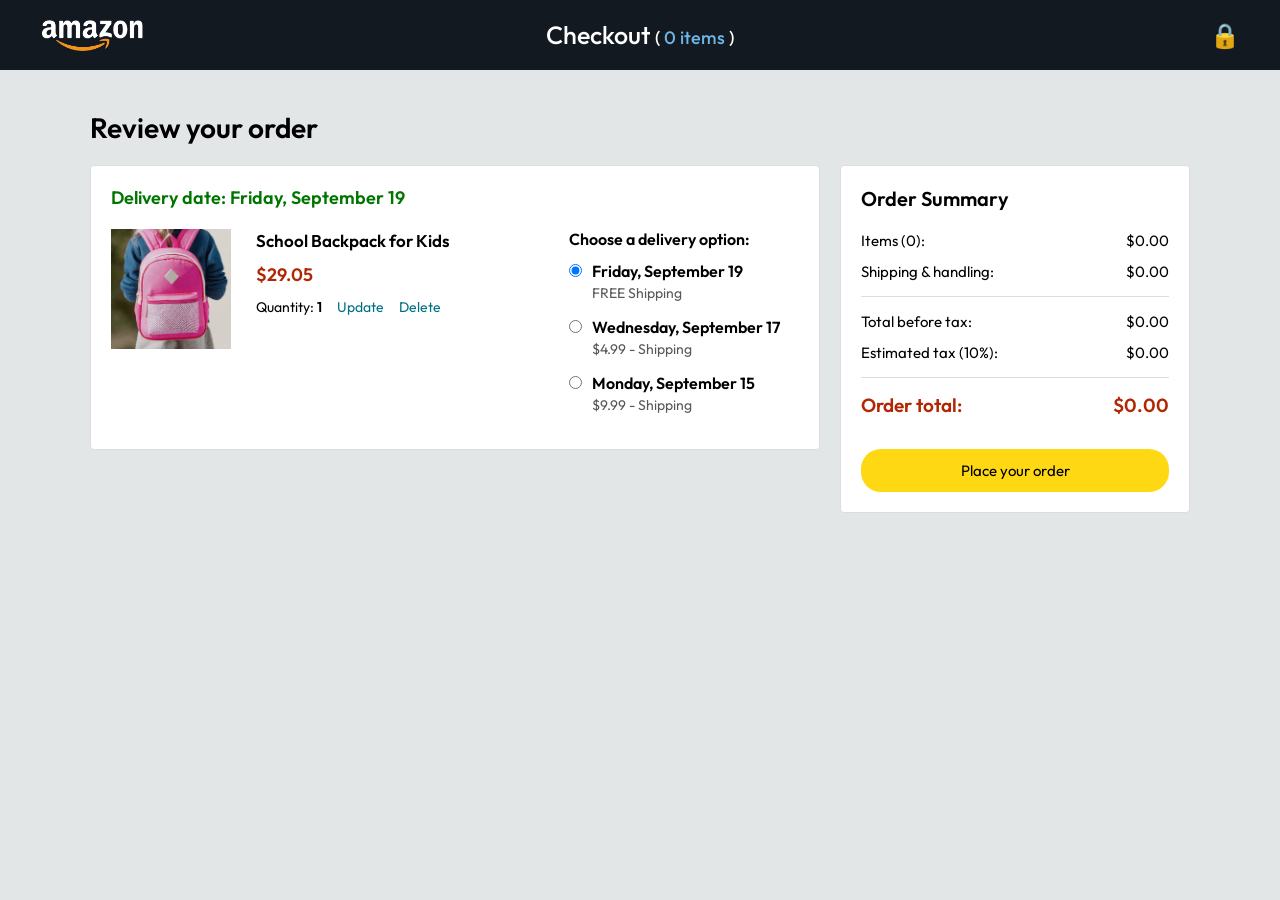
==== checkout.html @ 35671a75 "Checkout html and css" ====
<!DOCTYPE html>
<html>
<head>
    <meta charset="UTF-8">
    <meta name="viewport" content="width=device-width, initial-scale=1.0">
    <title>Checkout</title>
    <link rel="stylesheet" href="styles/index.css">
    <link rel="stylesheet" href="styles/checkout.css">
</head>
<body>
    <header class="checkout-header">
        <div class="checkout-header-content">
            <div class="checkout-header-left">
                <a href="index.html">
                    <img
                        class="checkout-logo"
                        src="assets/amazon_logo.png"
                        alt="Amazon"
                    >
                </a>
            </div>
            <div class="checkout-header-middle">
                Checkout
                <span>
                    (
                    <a href="product.html" class="return-to-home-link">
                        <span class="js-checkout-item-count">0</span>
                        items
                    </a>
                    )
                </span>
            </div>
            <div class="checkout-header-right">🔒</div>
        </div>
    </header>

    <main class="main">
        <div class="page-title">
            Review your order
        </div>

        <div class="checkout-grid">
            <div class="order-summary js-order-summary">
                <div class="cart-item-container">
                <div class="delivery-date">
                    Delivery date: Friday, September 19
                </div>
                <div class="cart-item-details-grid">
                    <img
                        class="product-image"
                        src="assets/product-picture1.png"
                    >
                    <div class="cart-item-details">
                        <div class="product-name"> School Backpack for Kids</div>
                        <div class="product-price">$29.05</div>
                        <div class="product-quantity">
                            <span>
                                Quantity:
                                <span class="quantity-label">1</span>
                            </span>
                            <span class="update-quantity-link">
                                Update
                            </span>
                            <span
                                class="delete-quantity-link">
                                Delete
                            </span>
                        </div>
                    </div>
                    <div class="delivery-options">
                        <div class="delivery-options-title">
                            Choose a delivery option:
                        </div>
                        <div class="delivery-option">
                            <input
                                type="radio"
                                checked
                                class="delivery-option-input"
                            >
                            <div>
                                <div class="delivery-option-date">
                                    Friday, September 19
                                </div>
                                <div class="delivery-option-price">
                                    FREE Shipping
                                </div>
                            </div>
                        </div>
                        <div class="delivery-option">
                            <input
                                type="radio"
                                class="delivery-option-input"
                            >
                            <div>
                                <div class="delivery-option-date">
                                    Wednesday, September 17
                                </div>
                                <div class="delivery-option-price">
                                    $4.99 - Shipping
                                </div>
                            </div>
                        </div>
                        <div class="delivery-option">
                            <input
                                type="radio"
                                class="delivery-option-input"
                            >
                            <div>
                                <div class="delivery-option-date">
                                    Monday, September 15
                                </div>
                                <div class="delivery-option-price">
                                    $9.99 - Shipping
                                </div>
                            </div>
                        </div>
                    </div>
                </div>
            </div>
        </div>
            <div class="payment-summary">
                <div class="payment-summary-title">
                    Order Summary
                </div>
                <div class="payment-summary-row">
                    <div>
                        Items
                        (<span class="js-item-count">0</span>):
                    </div>
                    <div class="payment-summary-money js-items-total">
                        $0.00
                    </div>
                </div>
                <div class="payment-summary-row">
                    <div>
                        Shipping &amp; handling:
                    </div>
                    <div class="payment-summary-money js-shipping-total">
                        $0.00
                    </div>
                </div>
                <div class="payment-summary-row subtotal-row">
                    <div>
                        Total before tax:
                    </div>
                    <div class="payment-summary-money js-total-before-tax">
                        $0.00
                    </div>
                </div>
                <div class="payment-summary-row">
                    <div>
                        Estimated tax (10%):
                    </div>
                    <div class="payment-summary-money js-tax">
                        $0.00
                    </div>
                </div>
                <div class="payment-summary-row total-row">
                    <div>
                        Order total:
                    </div>
                    <div class="payment-summary-money js-order-total">
                        $0.00
                    </div>
                </div>
                <button class="place-order-button">
                    Place your order
                </button>
            </div>
        </div>
    </main>
    <script type="module" src="script/checkout.js"></script>

</body>
</html>
---- styles/index.css ----
@import url('https://fonts.googleapis.com/css2?family=Outfit:wght@100..900&display=swap');
*{
    padding: 0;
    margin: 0;
    font-family: outfit;
}
body{
    background-color: #E3E6E6;
}
a{
    text-decoration: none;
    color:inherit;
}
.amazon-logo{
    padding-left: 15px;
    padding-top: 10px;
    display: flex;
    align-items: center;
    justify-content: center;
}
.amazon-logo:hover{
    cursor: pointer;
    border: 1px solid white;
}
nav{
    background-color: black;
    display: flex;
    align-items: center;
    justify-content: space-between;
    height: 60px;
    position: relative;
}
.delivery-location{
    color: #c4c4c4;
    display: flex;
    align-items: end;
    font-size: 12px;
    margin-left: 12px;
    padding: 5px;
}
.delivery-location:hover{
    cursor: pointer;
    border: 1px solid white;
}
.delivery-location strong{
    color: white;
    font-size: 14px;
}
.nav-search{
    flex: 1;
    display: flex;
    align-items: center;
    background-color: white;
    color: gray;
    max-width: 650px;
    border-radius: 5px;
    margin-left: 15px;
    overflow: hidden;
    height: 40px;
}
.nav-search-category{
    display: flex;
    align-items: center;
    justify-content: center;
    gap: 5px;
    background-color: #e5e5e5;
    font-size: 14px;
    padding: 0px 10px;
    border: 1px solid black;
    border-radius: 5px 0 0 5px;
    height: 100%;
}
.nav-search-input{
    padding-left: 10px;
    width: 100%;
    border: none;
    outline: none;
    font-size: 14px;
}
.nav-search-button {
    height: 100%;
    width: 50px;
    border: none;
    background-color: orange;
    display: flex;
    align-items: center;
    justify-content: center;
    cursor: pointer;
}
.nav-search-button img {
    width: 22px;
}
.nav-language{
    color: white;
    margin-left: 15px;
    display: flex;
    align-items: center;
    font-size: 14px;
    padding: 10px 0 3px 0;
}
.nav-language:hover{
    cursor: pointer;
    border: 1px solid white;
}
.nav-signin{
    color: white;
    display: flex;
    align-items: end;
    margin-left: 15px;
    font-size: 14px;
    padding: 5px;
    height: 40px;
}
.nav-signin:hover .account-dropdown{
    display: block;
}
.nav-signin:hover{
cursor: pointer;
    border: 1px solid white;
}
.account-dropdown:hover{
    display: block;
}
.nav-account strong, .nav-orders strong{
    font-size: 15px;
}
.account-dropdown {
    display: none;
    position: absolute;
    top: 60px;
    right: 50px;
    width: 300px;
    background-color: white;
    color: #333;
    padding: 20px;
    z-index: 1000;
    border-radius: 3px;
    box-shadow: 0 2px 5px rgba(0,0,0,0.3);
}
.dropdown-content{
    display: flex;
}
.account-dropdown button{
    align-items: center;
}
.nav-orders{
    color: white;
    display: flex;
    flex-direction: column;
    font-size: 13px;
    margin-left: 15px;
    padding: 5px;
}
.nav-orders:hover{
    cursor: pointer;
    border: 1px solid white;
}
.nav-cart{
    display: flex;
    align-items: end;
    background-color: transparent;
    color: white;
    border: none;
    margin-left: 15px;
    font-weight: 700;
    padding: 5px;
    position: relative;
}
.nav-cart:hover{
    cursor: pointer;
    border: 1px solid white;
}
.nav-bottom {
    height: 32px;
    display: flex;
    align-items: center;
    gap: 17px;
    justify-content: flex-start;
    padding: 5px 0 5px 20px;
    background-color: #232f3e;
    color: white;
    font-size: 14px;
    font-weight: 450;
}
.cart-quantity {
    position: absolute;
    top: 0px;
    left: 25px;
    color: orange;
    font-weight: bold;
    font-size: 15px;
}
.all-menu {
    display: flex;
    align-items: center;
    gap: 7px;
    font-size: 15px;
}
.sliders{
    width: 100%;
    overflow: hidden;
    position: relative;
}
.slides{
    display: flex;
    transition: transform 0.5s ease-in-out;
}
.slides img{
    width: 100%;
    flex-shrink: 0;
    display: block;
}
.slider-btn {
    position: absolute;
    top: 15%;
    width: 50px;
    height: 100px;
    background: transparent;
    border: none;
    color: black;
    font-size: 40px;
    cursor: pointer;
}
.slider-btn img{
    width: 50px;
    height: 80px;
}
.prev {
    left: 10px;
}
.next {
    right: 10px;
}
.product-grid {
    display: grid;
    grid-template-columns: repeat(4, 1fr);
    gap: 20px;
    margin: -250px 30px 0;
    position: relative;
    z-index: 2;
}
.product-grid strong {
    font-size: 22px;
    line-height: 1.25;
    margin-bottom: 18px;
}
.product-card {
    min-width: 0;
    padding: 20px;
    background-color: white;
    display: flex;
    flex-direction: column;
    box-sizing: border-box;
    cursor: pointer;
}
.product-card > img {
    width: 100%;
    height: 280px;
    object-fit: cover;
    display: block;
}
.product-picture {
    display: grid;
    grid-template-columns: 1fr 1fr;
    gap: 25px 20px;
}
.picture1 img {
    width: 100%;
    height: 120px;
    object-fit: cover;
    display: block;
}
.picture1 p {
    color: #222;
    font-size: 13px;
    margin-top: 4px;
    padding-top: 0;
}
.last-card .picture1 img {
    width: 100%;
    height: 100px;
}
.product-card > p {
    font-size: 14px;
    color: #007185;
    margin-top: 10px;
}
.second-grid{
    margin: 30px;
}
.product-slider{
    background-color: #fff;
    margin: 0 30px;
    padding: 20px;
    margin-bottom: 30px;
    object-fit: contain;
}
.products{
    display: flex;
    gap:20px;
    overflow-x: auto;
    margin-top: 15px;
}
.products a {
    display: block;
}
.products img {
    max-width: 300px;
    max-height: 240px;
    width: auto;
    height: auto;
    display: block;
    object-fit: cover;
}
.products img{
    max-height: 200px;
    max-width: 200px;
}
.product-slider .products::-webkit-scrollbar{
    display: none;
}
.footer-top{
    background-color: white;
    display: flex;
    flex-direction: column;
    align-items: center;
    padding: 30px;
    gap: 10px;
}
.footer-top h2{
    font-weight: 590;
    color: black;
}
.footer-top button{
    padding: 7px 70px;
    font-size: 15px;
    line-height: 20px;
    border-radius: 10px;
    border: none;
    background-color: #f9cd94;
}
.footer-top p{
    font-size: small;
    color: black;
}
.footer-top a{
    color: rgb(24, 124, 223);
    text-decoration: underline;
    cursor: pointer;
}
footer {
  background-color: #232f3e;
  color: white;
}
.back-to-top {
  background-color: #37475a;
  text-align: center;
  padding: 15px;
}
.footer-links {
  display: flex;
  justify-content: space-evenly;
  padding: 50px 8%;
  font-size: 15px;
}
.footer-links div {
  width: 20%;
}
.footer-links h3 {
  margin-bottom: 10px;
  font-weight: 500;
  cursor: pointer;
}
.footer-links a {
  display: block;
  margin-bottom: 8px;
  color: #ddd;
  cursor: pointer;
}
.footer-bottom {
  border-top: 1px solid #3a4553;
  display: flex;
  justify-content: center;
  align-items: center;
  gap: 10px;
  padding: 25px;
}
.footer-bottom img {
  width: 100px;
  margin-right: 100px;
  cursor: pointer;
}
.footer-bottom button {
  background: transparent;
  color: #ddd;
  border: 1px solid #8795a5;
  padding: 8px 25px;
  border-radius: 4px;
  cursor: pointer;
}
---- styles/checkout.css ----
.checkout-header {
    height: 70px;
    background-color: #131921;
    display: flex;
    align-items: center;
    color: white;
}

.checkout-header-content {
    width: 100%;
    max-width: 1200px;
    margin: auto;
    display: grid;
    grid-template-columns: 1fr 1fr 1fr;
    align-items: center;
    padding: 0 25px;
}

.checkout-header-left {
    display: flex;
    align-items: center;
}

.checkout-logo {
    width: 105px;
    margin-top: 5px;
}

.checkout-header-middle {
    text-align: center;
    font-size: 25px;
    font-weight: 500;
}

.checkout-header-middle span {
    font-size: 18px;
}

.return-to-home-link {
    color: #6db5e6;
    text-decoration: none;
}

.return-to-home-link:hover {
    text-decoration: underline;
}

.checkout-header-right {
    text-align: right;
    font-size: 24px;
}

.main {
    max-width: 1100px;
    margin: 40px auto 100px auto;
    padding: 0 20px;
}

.page-title {
    font-size: 28px;
    font-weight: 600;
    margin-bottom: 20px;
}

.checkout-grid {
    display: grid;
    grid-template-columns: minmax(0, 1fr) 350px;
    column-gap: 20px;
    align-items: start;
}

.order-summary {
    display: flex;
    flex-direction: column;
    gap: 15px;
}

.cart-item-container {
    background-color: white;
    border: 1px solid #ddd;
    border-radius: 4px;
    padding: 20px;
}

.delivery-date {
    color: #007600;
    font-size: 18px;
    font-weight: 600;
    margin-bottom: 20px;
}

.cart-item-details-grid {
   display: grid;
    grid-template-columns: 120px 1fr 230px;
    column-gap: 25px;
}

.product-image {
    width: 120px;
    height: 120px;
    object-fit: contain;
}

.cart-item-details {
    min-width: 0;
}

.product-name {
    font-size: 17px;
    font-weight: 600;
    line-height: 1.4;
    margin-bottom: 10px;
}

.product-price {
    color: #B12704;
    font-size: 18px;
    font-weight: 600;
    margin-bottom: 12px;
}

.product-quantity {
    font-size: 14px;
}

.quantity-label {
    font-weight: 600;
}

.update-quantity-link,
.delete-quantity-link {
    color: #007185;
    cursor: pointer;
    margin-left: 12px;
}

.update-quantity-link:hover,
.delete-quantity-link:hover {
    color: #C45500;
    text-decoration: underline;
}

.delivery-options-title {
    font-weight: 600;
    margin-bottom: 12px;
}

.delivery-option {
    display: flex;
    align-items: flex-start;
    margin-bottom: 15px;
    cursor: pointer;
}

.delivery-option-input {
    margin-right: 10px;
    margin-top: 3px;
    cursor: pointer;
}

.delivery-option-date {
    font-weight: 600;
    margin-bottom: 3px;
}

.delivery-option-price {
    color: #565959;
    font-size: 14px;
}

.payment-summary {
    background-color: white;
    border: 1px solid #ddd;
    border-radius: 4px;
    padding: 20px;
    width: 100%;
    box-sizing: border-box;
    position: sticky;
    top: 20px;
}
.payment-summary-title {
    font-size: 20px;
    font-weight: 600;
    margin-bottom: 20px;
}

.payment-summary-row {
    display: grid;
    grid-template-columns: 1fr auto;
    margin-bottom: 12px;
    font-size: 15px;
}

.payment-summary-money {
    text-align: right;
}

.subtotal-row {
    border-top: 1px solid #ddd;
    padding-top: 15px;
    margin-top: 15px;
}

.total-row {
    border-top: 1px solid #ddd;
    padding-top: 15px;
    margin-top: 15px;
    color: #B12704;
    font-size: 19px;
    font-weight: 600;
}

.place-order-button {
    width: 100%;
    border: none;
    border-radius: 20px;
    background-color: #ffd814;
    padding: 12px 20px;
    margin-top: 20px;
    font-size: 15px;
    cursor: pointer;
}

.place-order-button:hover {
    background-color: #f7ca00;
}
.empty-cart {
    background-color: white;
    border: 1px solid #ddd;
    padding: 40px;
    text-align: center;
    font-size: 20px;
}

@media (max-width: 900px) {

    .checkout-grid {
        grid-template-columns: 1fr;
        row-gap: 20px;
    }

    .payment-summary {
        position: static;
    }

    .cart-item-details-grid {
        grid-template-columns: 120px 1fr;
    }

    .delivery-options {
        grid-column: 1 / 3;

        margin-top: 20px;
    }
}


@media (max-width: 600px) {

    .checkout-header {
        height: 60px;
    }

    .checkout-header-content {
        grid-template-columns: 1fr 1fr;

        padding: 0 15px;
    }

    .checkout-header-middle {
        font-size: 19px;
    }

    .checkout-header-middle span {
        font-size: 14px;
    }

    .checkout-header-right {
        display: none;
    }

    .checkout-logo {
        width: 90px;
    }

    .main {
        margin-top: 25px;

        padding: 0 10px;
    }

    .page-title {
        font-size: 23px;
    }

    .cart-item-container {
        padding: 15px;
    }

    .cart-item-details-grid {
        grid-template-columns: 100px 1fr;

        column-gap: 15px;
    }

    .product-image {
        width: 100px;
        height: 100px;
    }

    .delivery-options {
        grid-column: 1 / 3;
    }

    .product-name {
        font-size: 15px;
    }

    .product-price {
        font-size: 16px;
    }
}
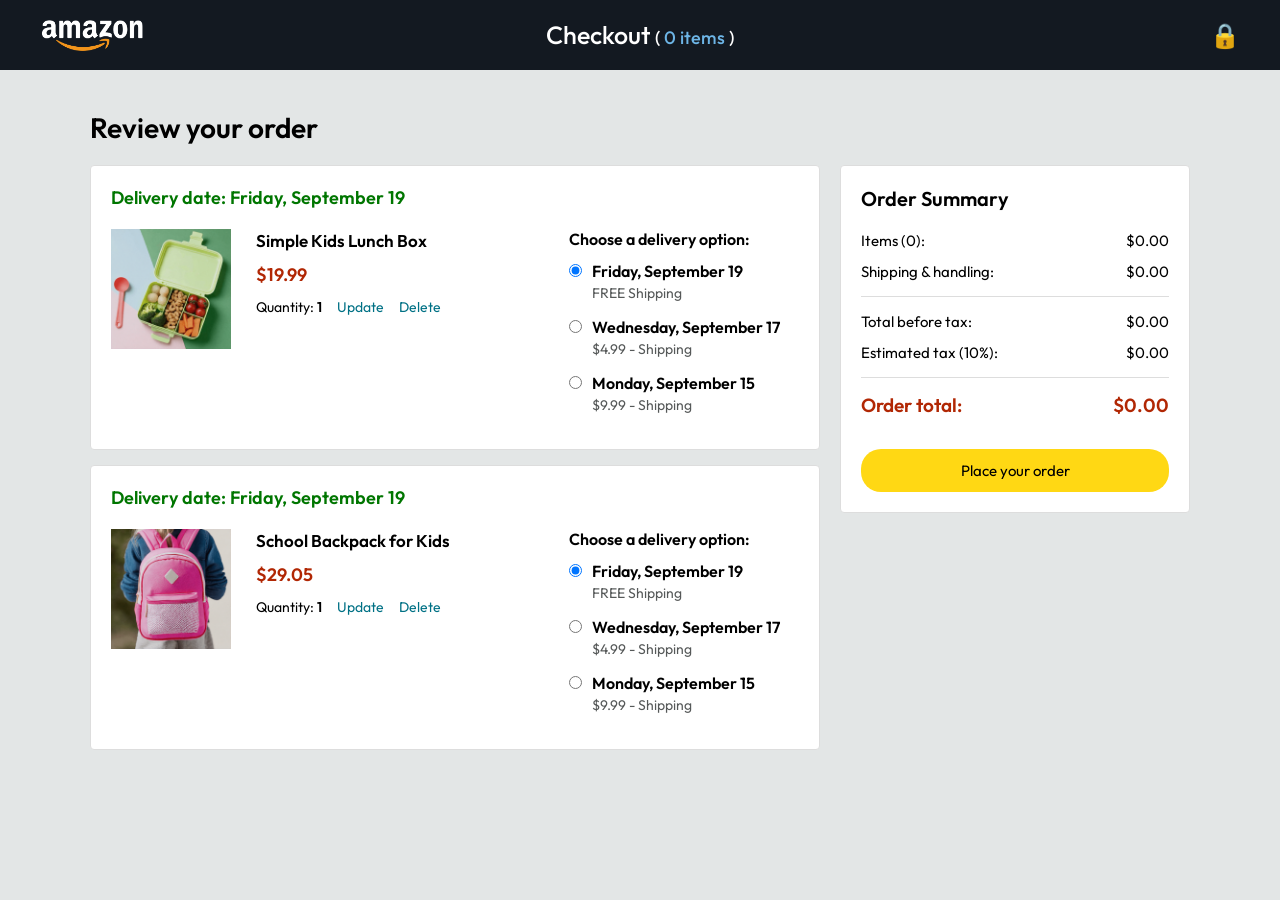
==== commit ce1d3ae7: "generate checkout html in js" ====
--- a/checkout.html
+++ b/checkout.html
@@ -40,84 +40,8 @@
         </div>
 
         <div class="checkout-grid">
-            <div class="order-summary js-order-summary">
-                <div class="cart-item-container">
-                <div class="delivery-date">
-                    Delivery date: Friday, September 19
-                </div>
-                <div class="cart-item-details-grid">
-                    <img
-                        class="product-image"
-                        src="assets/product-picture1.png"
-                    >
-                    <div class="cart-item-details">
-                        <div class="product-name"> School Backpack for Kids</div>
-                        <div class="product-price">$29.05</div>
-                        <div class="product-quantity">
-                            <span>
-                                Quantity:
-                                <span class="quantity-label">1</span>
-                            </span>
-                            <span class="update-quantity-link">
-                                Update
-                            </span>
-                            <span
-                                class="delete-quantity-link">
-                                Delete
-                            </span>
-                        </div>
-                    </div>
-                    <div class="delivery-options">
-                        <div class="delivery-options-title">
-                            Choose a delivery option:
-                        </div>
-                        <div class="delivery-option">
-                            <input
-                                type="radio"
-                                checked
-                                class="delivery-option-input"
-                            >
-                            <div>
-                                <div class="delivery-option-date">
-                                    Friday, September 19
-                                </div>
-                                <div class="delivery-option-price">
-                                    FREE Shipping
-                                </div>
-                            </div>
-                        </div>
-                        <div class="delivery-option">
-                            <input
-                                type="radio"
-                                class="delivery-option-input"
-                            >
-                            <div>
-                                <div class="delivery-option-date">
-                                    Wednesday, September 17
-                                </div>
-                                <div class="delivery-option-price">
-                                    $4.99 - Shipping
-                                </div>
-                            </div>
-                        </div>
-                        <div class="delivery-option">
-                            <input
-                                type="radio"
-                                class="delivery-option-input"
-                            >
-                            <div>
-                                <div class="delivery-option-date">
-                                    Monday, September 15
-                                </div>
-                                <div class="delivery-option-price">
-                                    $9.99 - Shipping
-                                </div>
-                            </div>
-                        </div>
-                    </div>
-                </div>
+            <div class="order-summary js-order-summary">   
             </div>
-        </div>
             <div class="payment-summary">
                 <div class="payment-summary-title">
                     Order Summary
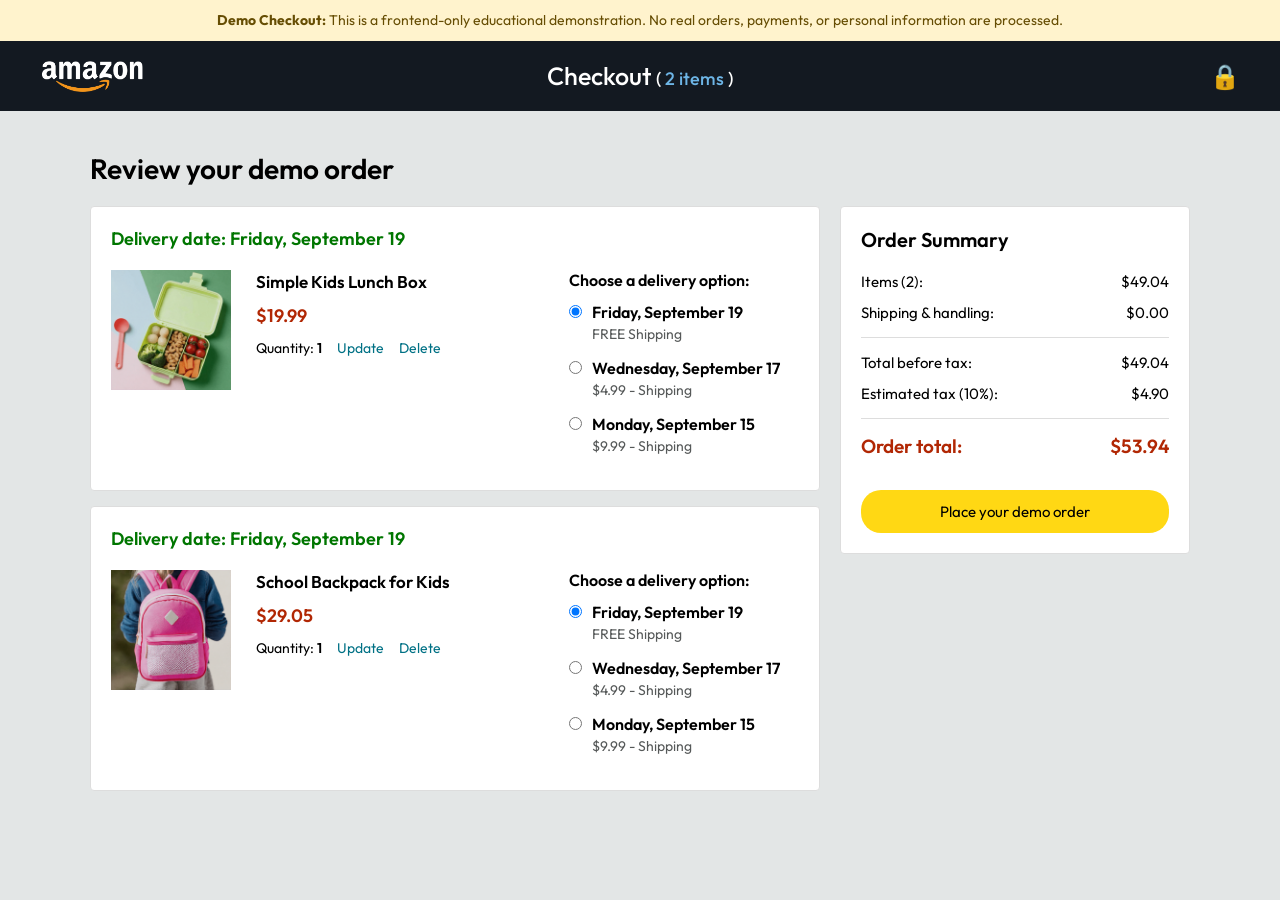
==== commit b351b400: "Update HTML content and branding" ====
--- a/checkout.html
+++ b/checkout.html
@@ -3,11 +3,16 @@
 <head>
     <meta charset="UTF-8">
     <meta name="viewport" content="width=device-width, initial-scale=1.0">
-    <title>Checkout</title>
+    <title>Demo Checkout - JSAmazonProject</title>
     <link rel="stylesheet" href="styles/index.css">
     <link rel="stylesheet" href="styles/checkout.css">
 </head>
 <body>
+    <div class="project-disclaimer">
+        <strong>Demo Checkout:</strong>
+        This is a frontend-only educational demonstration.
+        No real orders, payments, or personal information are processed.
+    </div>
     <header class="checkout-header">
         <div class="checkout-header-content">
             <div class="checkout-header-left">
@@ -36,7 +41,7 @@
 
     <main class="main">
         <div class="page-title">
-            Review your order
+            Review your demo order
         </div>
 
         <div class="checkout-grid">
@@ -88,7 +93,7 @@
                     </div>
                 </div>
                 <button class="place-order-button">
-                    Place your order
+                    Place your demo order
                 </button>
             </div>
         </div>
--- a/styles/index.css
+++ b/styles/index.css
@@ -261,8 +261,9 @@
 }
 .product-picture {
     display: grid;
-    grid-template-columns: 1fr 1fr;
+    grid-template-columns: repeat(2, minmax(0, 1fr)); 
     gap: 25px 20px;
+    min-width: 0;
 }
 .picture1 img {
     width: 100%;
@@ -287,6 +288,7 @@
 }
 .second-grid{
     margin: 30px;
+    grid-template-columns: repeat(4, minmax(0, 1fr));
 }
 .product-slider{
     background-color: #fff;
@@ -398,3 +400,11 @@
   border-radius: 4px;
   cursor: pointer;
 }
+.project-disclaimer {
+    background: #fff3cd;
+    color: #664d03;
+    padding: 10px 20px;
+    text-align: center;
+    font-size: 14px;
+    line-height: 1.5;
+}
--- a/styles/checkout.css
+++ b/styles/checkout.css
@@ -4,6 +4,15 @@
     display: flex;
     align-items: center;
     color: white;
+}
+
+.project-disclaimer {
+    background: #fff3cd;
+    color: #664d03;
+    padding: 10px 20px;
+    text-align: center;
+    font-size: 14px;
+    line-height: 1.5;
 }
 
 .checkout-header-content {
